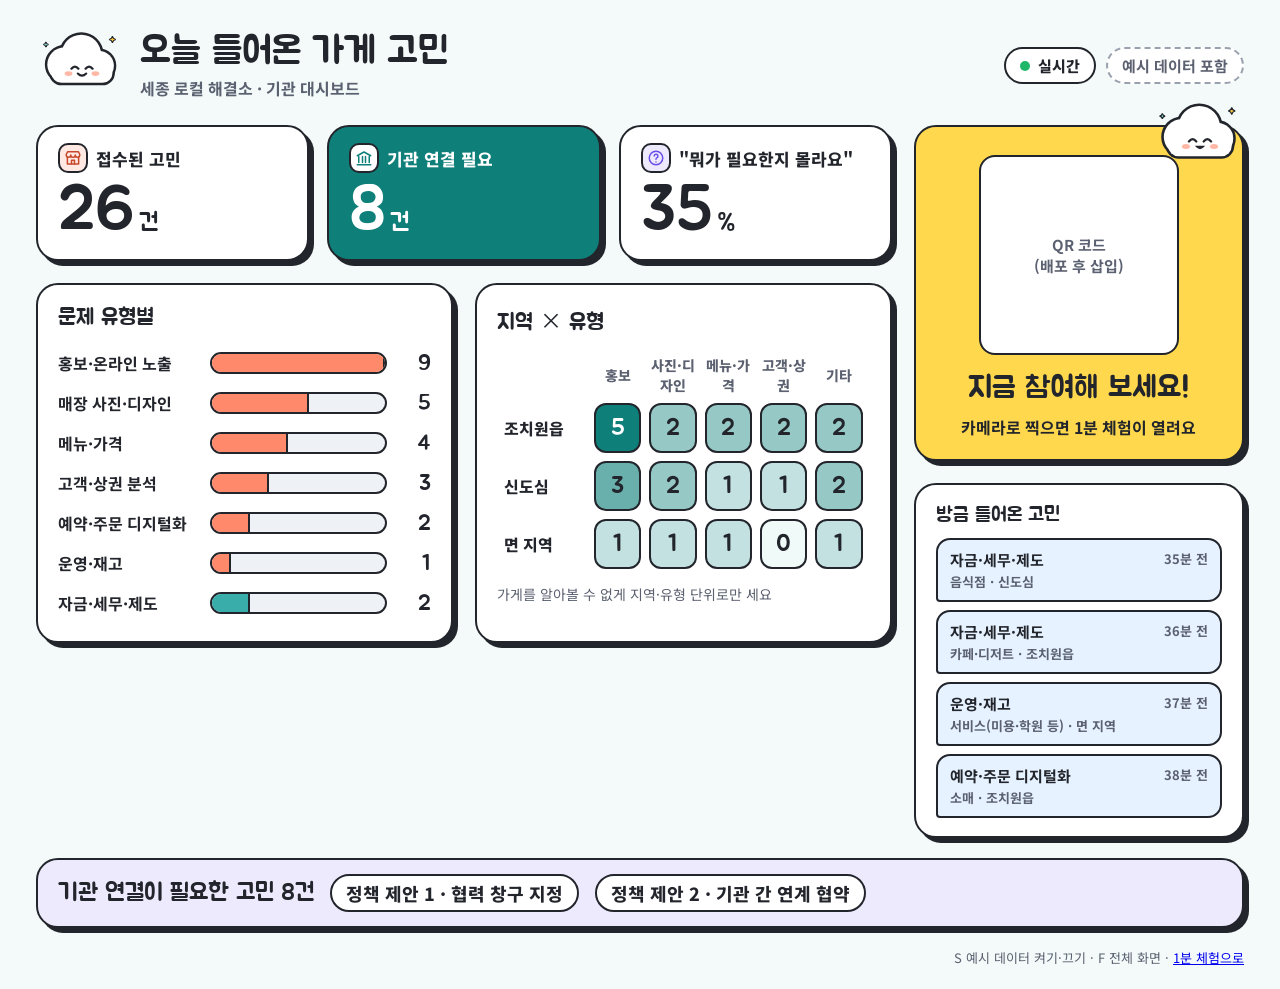
==== design/prototype-dashboard.html @ 094f9358 "시연 사이트 첫 배포 Co-Authored-By: Claude Opus 5.5 <noreply@anthropic.com>" ====
<!DOCTYPE html>
<html lang="ko">
<head>
<meta charset="utf-8">
<meta name="viewport" content="width=device-width, initial-scale=1">
<title>세종 로컬 해결소 · 발표 화면</title>
<link rel="preconnect" href="https://fonts.googleapis.com">
<link rel="preconnect" href="https://fonts.gstatic.com" crossorigin>
<link href="https://fonts.googleapis.com/css2?family=Jua&family=Noto+Sans+KR:wght@400;500;700;800&display=swap" rel="stylesheet">
<style>
  :root { --ink:#22252B; --mut:#5B6170; --line:#E3E6EC; --teal:#0F7F7A; --mint:#DDF4F2; --pur:#6A4DE8; --pur-l:#EEEAFE; --coral:#C9472A; --coral-m:#FF8A6B; --coral-l:#FFE9E2; --sky-l:#E6F2FF; --yel:#FFD84D; --disp:"Jua","Noto Sans KR","Noto Sans CJK KR",system-ui,sans-serif; }
  * { box-sizing:border-box; }
  body { margin:0; font-family:"Noto Sans KR","Noto Sans CJK KR",system-ui,sans-serif; color:var(--ink); background:#F3FAF9; -webkit-font-smoothing:antialiased; }
  .disp { font-family:var(--disp); font-weight:400; }
  .ic { display:block; flex-shrink:0; }
  .wrap { max-width:1440px; margin:0 auto; padding:26px 36px 22px; display:flex; flex-direction:column; gap:20px; }
  .head { display:flex; justify-content:space-between; align-items:center; gap:16px; flex-wrap:wrap; }
  .head .l { display:flex; align-items:center; gap:12px; }
  .head h1 { margin:0; font-size:38px; line-height:1.15; }
  .head p { margin:2px 0 0; font-size:16px; color:var(--mut); font-weight:700; }
  .live { display:flex; gap:10px; align-items:center; }
  .pill { display:flex; align-items:center; gap:8px; border:2px solid var(--ink); border-radius:999px; padding:6px 14px; font-weight:800; font-size:15px; background:#fff; }
  .pill i { width:10px; height:10px; border-radius:50%; background:#1FB86A; animation:pulse 1.4s infinite; }
  @keyframes pulse { 50% { opacity:.25; } }
  .pill.dash { border-style:dashed; border-color:#9AA1AE; color:var(--mut); font-weight:700; }
  .stk { background:#fff; border:2px solid var(--ink); border-radius:22px; box-shadow:5px 5px 0 var(--ink); }
  .main { display:flex; flex-wrap:wrap; gap:22px; }
  .left { flex:999 1 640px; min-width:0; display:flex; flex-direction:column; gap:22px; }
  .right { flex:1 1 330px; min-width:0; display:flex; flex-direction:column; gap:22px; }
  .kpis { display:grid; grid-template-columns:repeat(3,minmax(0,1fr)); gap:18px; }
  .kpi { padding:16px 20px; display:flex; flex-direction:column; gap:6px; }
  .kpi p { margin:0; font-size:17px; font-weight:800; display:flex; align-items:center; gap:8px; }
  .kpi p .ib { width:30px; height:30px; border-radius:10px; border:2px solid var(--ink); display:flex; align-items:center; justify-content:center; }
  .kpi b { font-family:var(--disp); font-weight:400; font-size:64px; line-height:1; }
  .kpi b small { font-size:24px; margin-left:4px; }
  .kpi.gov { background:var(--teal); color:#fff; } .kpi.gov p .ib { background:#fff; color:var(--teal); }
  .cols { display:flex; flex-wrap:wrap; gap:22px; }
  .panel { flex:1 1 360px; min-width:0; padding:18px 20px; }
  .panel h2 { margin:0 0 12px; font-size:22px; display:flex; align-items:center; gap:8px; }
  .br { display:grid; grid-template-columns:142px minmax(0,1fr) 34px; gap:10px; align-items:center; padding:6px 0; font-size:16px; font-weight:700; }
  .br .t { height:22px; border-radius:11px; background:#EEF1F5; border:2px solid var(--ink); overflow:hidden; }
  .br .t i { display:block; height:100%; background:var(--coral-m); transition:width .5s; border-right:2px solid var(--ink); }
  .br .t i.gov { background:#39ADAA; }
  .br .t i.z { border-right:0; }
  .br b { font-family:var(--disp); font-weight:400; font-size:22px; text-align:right; }
  .br.flash .t { box-shadow:0 0 0 4px var(--yel); }
  table { width:100%; border-collapse:separate; border-spacing:6px; table-layout:fixed; } th:first-child { width:84px; }
  th { font-size:14px; color:var(--mut); font-weight:800; text-align:center; }
  td:first-child { font-size:16px; font-weight:800; white-space:nowrap; }
  td div { height:50px; border-radius:12px; border:2px solid var(--ink); display:flex; align-items:center; justify-content:center; font-family:var(--disp); font-size:24px; }
  .note { font-size:14px; color:var(--mut); margin:8px 0 0; }
  .qr { position:relative; padding:20px; display:flex; flex-direction:column; align-items:center; text-align:center; gap:8px; background:var(--yel); }
  .qr .box { width:200px; height:200px; background:#fff; border:2px solid var(--ink); border-radius:16px; display:flex; align-items:center; justify-content:center; color:var(--mut); font-weight:700; font-size:15px; }
  .qr .gomi { position:absolute; right:-6px; top:-30px; }
  .qr h3 { margin:6px 0 0; font-size:30px; }
  .qr p { margin:0; font-size:16px; font-weight:700; }
  .feed { padding:18px 20px; }
  .feed h2 { margin:0 0 10px; font-size:20px; }
  .feed ul { list-style:none; margin:0; padding:0; display:flex; flex-direction:column; gap:8px; }
  .feed li { display:flex; justify-content:space-between; gap:10px; align-items:flex-start; border:2px solid var(--ink); border-radius:14px 14px 14px 4px; padding:9px 12px; background:var(--sky-l); font-size:15px; font-weight:700; }
  .feed li span { color:var(--mut); font-size:13px; white-space:nowrap; } .feed li em { display:block; font-style:normal; font-size:13px; color:var(--mut); font-weight:700; margin-top:2px; }
  .feed li.new { background:var(--yel); }
  .policy { display:flex; align-items:center; gap:16px; flex-wrap:wrap; padding:14px 20px; background:var(--pur-l); }
  .policy b { font-family:var(--disp); font-weight:400; font-size:24px; }
  .policy span { font-size:18px; font-weight:800; border:2px solid var(--ink); background:#fff; border-radius:999px; padding:4px 14px; }
  .keys { font-size:13px; color:var(--mut); text-align:right; }
  @media (prefers-reduced-motion: reduce) { *, *::before, *::after { animation:none !important; transition:none !important; } }
</style>
</head>
<body>
<div class="wrap">
  <div class="head">
    <div class="l"><span id="mascot"></span><div><h1 class="disp">오늘 들어온 가게 고민</h1><p>세종 로컬 해결소 · 기관 대시보드</p></div></div>
    <div class="live"><span class="pill"><i></i>실시간</span><span class="pill dash" id="seedTag">예시 데이터 포함</span></div>
  </div>
  <div class="main">
    <div class="left">
      <div class="kpis">
        <div class="kpi stk"><p><span class="ib" id="i1" style="background:#FFE9E2;color:#C9472A"></span>접수된 고민</p><b id="kTotal">0<small>건</small></b></div>
        <div class="kpi stk gov"><p><span class="ib" id="i2"></span>기관 연결 필요</p><b id="kAg">0<small>건</small></b></div>
        <div class="kpi stk"><p><span class="ib" id="i3" style="background:#EEEAFE;color:#6A4DE8"></span>"뭐가 필요한지 몰라요"</p><b id="kUn">0<small>%</small></b></div>
      </div>
      <div class="cols">
        <div class="panel stk"><h2 class="disp">문제 유형별</h2><div id="bars"></div></div>
        <div class="panel stk"><h2 class="disp">지역 × 유형</h2><table id="heat"></table><p class="note">가게를 알아볼 수 없게 지역·유형 단위로만 세요</p></div>
      </div>
    </div>
    <div class="right">
      <div class="qr stk"><span id="qrg"></span><div class="box" aria-label="참여용 QR 코드 자리">QR 코드<br>(배포 후 삽입)</div><h3 class="disp">지금 참여해 보세요!</h3><p>카메라로 찍으면 1분 체험이 열려요</p></div>
      <div class="feed stk"><h2 class="disp">방금 들어온 고민</h2><ul id="feed"></ul></div>
    </div>
  </div>
  <div class="policy stk"><b id="pN">기관 연결이 필요한 고민 0건</b><span>정책 제안 1 · 협력 창구 지정</span><span>정책 제안 2 · 기관 간 연계 협약</span></div>
  <div class="keys">S 예시 데이터 켜기·끄기 · F 전체 화면 · <a href="index.html">1분 체험으로</a></div>
</div>
<script>
/* R3 아이콘·캐릭터 (모두 직접 그린 SVG) */
(function () {
  var P = {
    cup: '<path d="M5 9h11v5a5 5 0 0 1-5 5h-1a5 5 0 0 1-5-5z"/><path d="M16 10h2a2.5 2.5 0 0 1 0 5h-2"/><path d="M8 3.5v2.5M12 3.5v2.5"/>',
    bowl: '<path d="M3 11h18a9 9 0 0 1-18 0z"/><path d="M8 20.5h8"/><path d="M9 7.5c0-2 2-2 2-4M14 7.5c0-2 2-2 2-4"/>',
    bag: '<path d="M5 8h14l-1.2 12.5H6.2z"/><path d="M9 10V6.5a3 3 0 0 1 6 0V10"/>',
    scissors: '<circle cx="6" cy="7" r="3"/><circle cx="6" cy="17" r="3"/><path d="M8.6 8.6L20 19M8.6 15.4L20 5"/>',
    dots: '<circle cx="5" cy="12" r="1.6" fill="currentColor"/><circle cx="12" cy="12" r="1.6" fill="currentColor"/><circle cx="19" cy="12" r="1.6" fill="currentColor"/>',
    train: '<rect x="5" y="3.5" width="14" height="14" rx="3"/><path d="M5 10.5h14M8.5 21l2-3.5M15.5 21l-2-3.5"/><circle cx="9" cy="14" r="1" fill="currentColor"/><circle cx="15" cy="14" r="1" fill="currentColor"/>',
    city: '<path d="M3 21h18M5 21V10l5-3v14M10 21V4h9v17"/><path d="M13 8h3M13 12h3M13 16h3"/>',
    tree: '<path d="M12 21v-5"/><path d="M12 16c-3.6 0-6-2.6-6-6a6 6 0 0 1 12 0c0 3.4-2.4 6-6 6z"/><path d="M4 21h16"/>',
    bulb: '<path d="M9 18h6M10 21h4"/><path d="M12 3a6 6 0 0 0-4 10.5c.7.7 1 1.5 1 2.5h6c0-1 .3-1.8 1-2.5A6 6 0 0 0 12 3z"/>',
    compass: '<circle cx="12" cy="12" r="9"/><path d="M15.5 8.5l-2 5-5 2 2-5z"/>',
    question: '<circle cx="12" cy="12" r="9"/><path d="M9.6 9.4a2.5 2.5 0 1 1 3.4 2.4c-.7.3-1 .8-1 1.6v.4"/><path d="M12 17.2v.1"/>',
    store: '<path d="M4.5 10.5V20h15v-9.5"/><path d="M3 7l2-3.5h14L21 7v1a3 3 0 0 1-6 0 3 3 0 0 1-6 0 3 3 0 0 1-6 0z"/><path d="M10 20v-5h4v5"/>',
    people: '<circle cx="9" cy="8" r="3"/><path d="M3 20c0-3.3 2.7-6 6-6s6 2.7 6 6"/><circle cx="17" cy="9" r="2.5"/><path d="M16 14.2c2.8 0 5 2.2 5 5"/>',
    clock: '<circle cx="12" cy="12" r="9"/><path d="M12 7v5l3.5 2"/>',
    won: '<circle cx="12" cy="12" r="9"/><path d="M7.5 9l2 6 2.5-5 2.5 5 2-6M7 12h10"/>',
    hall: '<path d="M3 9l9-5 9 5"/><path d="M5 10v8M10 10v8M14 10v8M19 10v8M3 21h18"/>',
    check: '<path d="M5 12.5l4.5 4.5L19 7.5"/>',
    right: '<path d="M5 12h14M13 6l6 6-6 6"/>',
    left: '<path d="M19 12H5M11 6l-6 6 6 6"/>',
    up: '<path d="M12 20V5M6 11l6-6 6 6"/>',
    edit: '<path d="M4 20h4L19 9l-4-4L4 16z"/>',
    spark: '<path d="M12 2.5c.9 4.6 2.6 6.4 7.5 7.5-4.9 1.1-6.6 2.9-7.5 7.5-.9-4.6-2.6-6.4-7.5-7.5 4.9-1.1 6.6-2.9 7.5-7.5z" fill="currentColor" stroke="none"/>'
  };
  function icon(name, size, cls) {
    return '<svg class="ic ' + (cls || '') + '" width="' + (size || 24) + '" height="' + (size || 24) + '" viewBox="0 0 24 24" fill="none" stroke="currentColor" stroke-width="2" stroke-linecap="round" stroke-linejoin="round" aria-hidden="true">' + P[name] + '</svg>';
  }
  /* 구름 캐릭터 '고미' : mood = happy | worry | think | wow */
  function gomi(mood, size) {
    var s = size || 120, ink = '#22252B';
    var shapes = function (attrs) {
      return '<circle cx="40" cy="54" r="24" ' + attrs + '/><circle cx="64" cy="40" r="28" ' + attrs + '/><circle cx="89" cy="56" r="21" ' + attrs + '/><rect x="22" y="52" width="86" height="28" rx="14" ' + attrs + '/>';
    };
    var eyes = mood === 'happy' || mood === 'wow'
      ? '<path d="M50 60q5-6 10 0M70 60q5-6 10 0" fill="none" stroke="' + ink + '" stroke-width="3.2" stroke-linecap="round"/>'
      : '<circle cx="55" cy="59" r="4" fill="' + ink + '"/><circle cx="75" cy="59" r="4" fill="' + ink + '"/>';
    var mouth = {
      happy: '<path d="M59 67q6 6 12 0" fill="none" stroke="' + ink + '" stroke-width="3" stroke-linecap="round"/>',
      wow: '<path d="M58 66q7 9 14 0z" fill="' + ink + '"/>',
      worry: '<path d="M60 70q5-4 10 0" fill="none" stroke="' + ink + '" stroke-width="3" stroke-linecap="round"/>',
      think: '<path d="M60 69h10" stroke="' + ink + '" stroke-width="3" stroke-linecap="round"/>'
    }[mood || 'happy'];
    var extra = '';
    if (mood === 'worry') extra = '<path d="M101 26c4 6 5 9 2 11.5-2.6 2-6-.5-5.3-3.6.5-2.4 2-4.6 3.3-7.9z" fill="#8CC8FF" stroke="' + ink + '" stroke-width="2"/><path d="M50 51l8 2M80 51l-8 2" stroke="' + ink + '" stroke-width="2.6" stroke-linecap="round"/>';
    if (mood === 'think') extra = '<circle cx="104" cy="28" r="4" fill="' + ink + '"/><circle cx="114" cy="18" r="3" fill="' + ink + '"/><circle cx="96" cy="36" r="2.6" fill="' + ink + '"/>';
    if (mood === 'happy' || mood === 'wow') extra = '<path d="M108 14c.6 3 1.7 4.2 4.8 4.8-3.1.6-4.2 1.8-4.8 4.8-.6-3-1.7-4.2-4.8-4.8 3.1-.6 4.2-1.8 4.8-4.8z" fill="#FFC93C" stroke="' + ink + '" stroke-width="1.5"/><path d="M14 22c.5 2.4 1.4 3.3 3.8 3.8-2.4.5-3.3 1.4-3.8 3.8-.5-2.4-1.4-3.3-3.8-3.8 2.4-.5 3.3-1.4 3.8-3.8z" fill="#7FD8D0" stroke="' + ink + '" stroke-width="1.5"/>';
    return '<svg class="gomi" width="' + s + '" height="' + Math.round(s * 0.8) + '" viewBox="0 0 130 104" aria-hidden="true">' +
      '<g>' + shapes('fill="' + ink + '" stroke="' + ink + '" stroke-width="7"') + '</g>' +
      '<g>' + shapes('fill="#FFFFFF"') + '</g>' +
      '<ellipse cx="46" cy="67" rx="5.5" ry="3.4" fill="#FFB8A6"/><ellipse cx="84" cy="67" rx="5.5" ry="3.4" fill="#FFB8A6"/>' + eyes + mouth + extra + '</svg>';
  }
  window.ART = { icon: icon, gomi: gomi };
})();

</script>
<script>
var A = window.ART;
document.getElementById('mascot').innerHTML = A.gomi('happy', 92);
document.getElementById('qrg').innerHTML = A.gomi('wow', 96);
document.getElementById('i1').innerHTML = A.icon('store', 18); document.getElementById('i2').innerHTML = A.icon('hall', 18); document.getElementById('i3').innerHTML = A.icon('question', 18);
var LABEL = { promo: '홍보·온라인 노출', visual: '매장 사진·디자인', price: '메뉴·가격', customer: '고객·상권 분석', digital: '예약·주문 디지털화', ops: '운영·재고', money: '자금·세무·제도' };
var ORDER = ['promo', 'visual', 'price', 'customer', 'digital', 'ops', 'money'];
var HEAT_COLS = [['promo', '홍보'], ['visual', '사진·디자인'], ['price', '메뉴·가격'], ['customer', '고객·상권'], ['etc', '기타']];
var AREAS = ['조치원읍', '신도심', '면 지역'], IND = ['카페·디저트', '음식점', '소매', '서비스(미용·학원 등)'];
var SEED = (function () { var plan = [['promo', 9], ['visual', 5], ['price', 4], ['customer', 3], ['digital', 2], ['ops', 1], ['money', 2]], out = [], n = 0;
  plan.forEach(function (p) { for (var i = 0; i < p[1]; i++) { out.push({ ts: Date.now() - (60 - n) * 60000, industry: IND[n % 4], area: AREAS[(n * 7) % 3 === 2 && n % 2 ? 2 : n % 2], state: n % 3 === 0 ? 'unknown' : 'direction', type: p[0], needsAgency: p[0] === 'money' || n % 4 === 0 }); n++; } }); return out; })();
var useSeed = true, lastCount = -1;
function live() { try { return JSON.parse(localStorage.getItem('sls_submissions') || '[]'); } catch (e) { return []; } }
function tint(v, max) { var t = max ? v / max : 0, a = [240, 250, 249], b = [15, 127, 122]; return 'rgb(' + a.map(function (x, i) { return Math.round(x + (b[i] - x) * t); }).join(',') + ')'; }
function lum(c) { var m = c.match(/\d+/g).map(Number).map(function (v) { v /= 255; return v <= 0.03928 ? v / 12.92 : Math.pow((v + 0.055) / 1.055, 2.4); }); return 0.2126 * m[0] + 0.7152 * m[1] + 0.0722 * m[2]; }
function draw() {
  var L = live(), data = (useSeed ? SEED : []).concat(L);
  document.getElementById('seedTag').textContent = useSeed ? '예시 데이터 포함' : '실제 접수만';
  var total = data.length, ag = data.filter(function (d) { return d.needsAgency; }).length, un = total ? Math.round(data.filter(function (d) { return d.state === 'unknown'; }).length / total * 100) : 0;
  document.getElementById('kTotal').innerHTML = total + '<small>건</small>'; document.getElementById('kAg').innerHTML = ag + '<small>건</small>'; document.getElementById('kUn').innerHTML = un + '<small>%</small>';
  document.getElementById('pN').textContent = '기관 연결이 필요한 고민 ' + ag + '건';
  var cnt = {}; ORDER.forEach(function (k) { cnt[k] = 0; }); data.forEach(function (d) { cnt[d.type]++; });
  var max = Math.max.apply(null, ORDER.map(function (k) { return cnt[k]; }).concat([1]));
  var newest = L.length ? L[L.length - 1].type : null, isNew = L.length !== lastCount && lastCount !== -1;
  document.getElementById('bars').innerHTML = ORDER.map(function (k) { var w = Math.round(cnt[k] / max * 100); return '<div class="br' + (isNew && k === newest ? ' flash' : '') + '"><span>' + LABEL[k] + '</span><div class="t"><i class="' + (k === 'money' ? 'gov' : '') + (w ? '' : ' z') + '" style="width:' + w + '%"></i></div><b>' + cnt[k] + '</b></div>'; }).join('');
  var cell = {}, hmax = 1; AREAS.forEach(function (a) { cell[a] = {}; HEAT_COLS.forEach(function (c) { cell[a][c[0]] = 0; }); });
  data.forEach(function (d) { var c = ['promo', 'visual', 'price', 'customer'].indexOf(d.type) >= 0 ? d.type : 'etc'; if (cell[d.area]) { cell[d.area][c]++; hmax = Math.max(hmax, cell[d.area][c]); } });
  document.getElementById('heat').innerHTML = '<tr><th></th>' + HEAT_COLS.map(function (c) { return '<th>' + c[1] + '</th>'; }).join('') + '</tr>' + AREAS.map(function (a) { return '<tr><td>' + a + '</td>' + HEAT_COLS.map(function (c) { var v = cell[a][c[0]]; var bg = tint(v, hmax); return '<td><div style="background:' + bg + ';color:' + (lum(bg) < 0.3 ? '#fff' : '#22252B') + '">' + v + '</div></td>'; }).join('') + '</tr>'; }).join('');
  var recent = data.slice().sort(function (x, y) { return y.ts - x.ts; }).slice(0, 4);
  document.getElementById('feed').innerHTML = recent.map(function (d, i) { var m = Math.max(0, Math.round((Date.now() - d.ts) / 60000)); return '<li class="' + (i === 0 && isNew ? 'new' : '') + '"><div>' + LABEL[d.type] + '<em>' + d.industry + ' · ' + d.area + '</em></div><span>' + (m < 1 ? '방금' : m + '분 전') + '</span></li>'; }).join('');
  lastCount = L.length;
}
document.addEventListener('keydown', function (e) { if (e.key === 's' || e.key === 'S') { useSeed = !useSeed; draw(); } if (e.key === 'f' || e.key === 'F') { try { if (!document.fullscreenElement) document.documentElement.requestFullscreen(); else document.exitFullscreen(); } catch (x) {} } });
window.addEventListener('storage', draw); draw(); setInterval(draw, 3000);
</script>
</body>
</html>
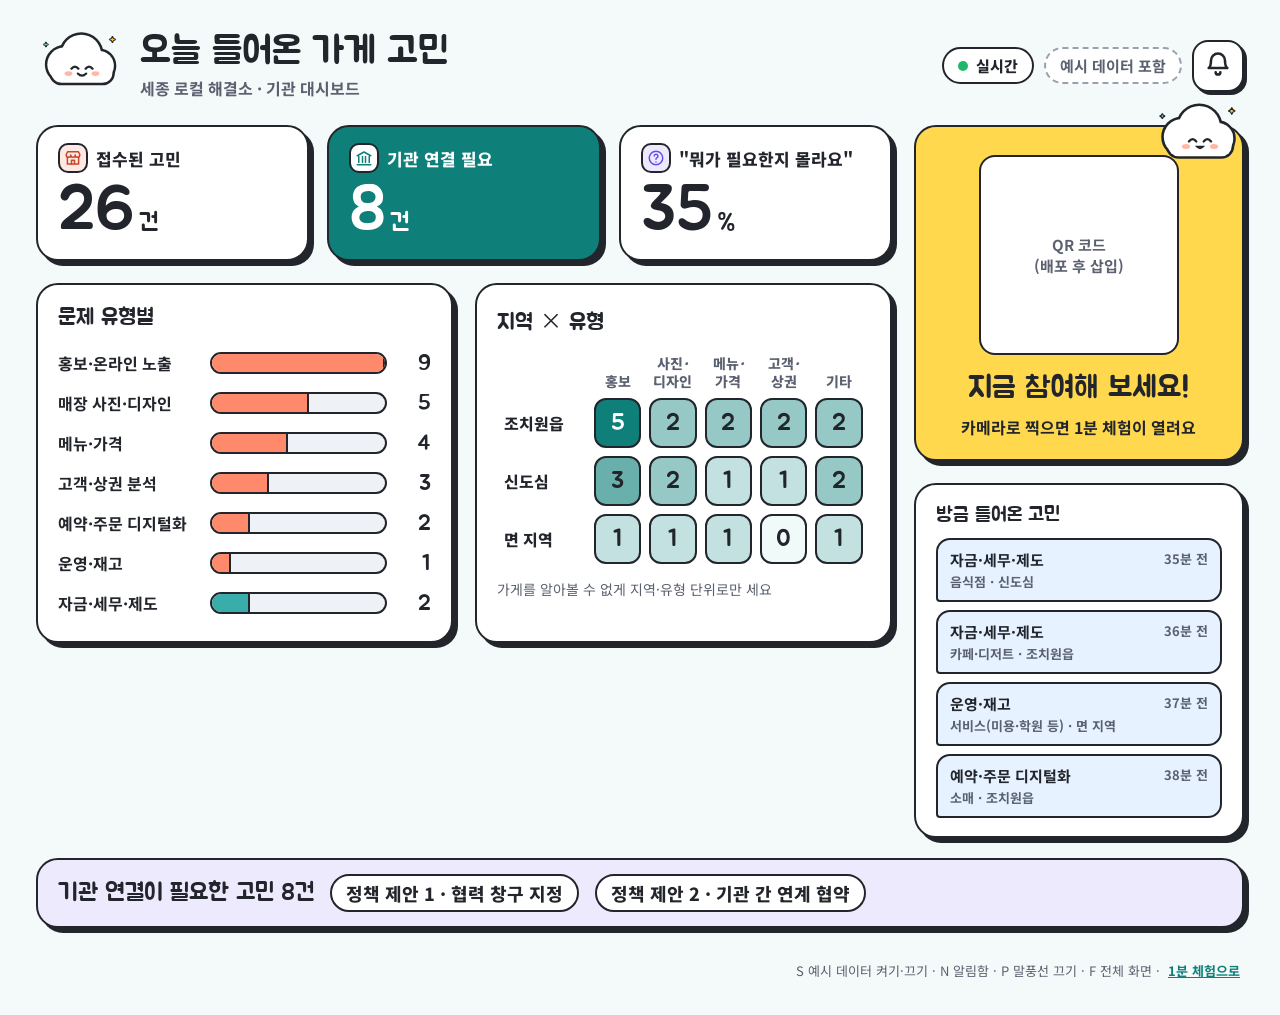
==== commit cc280f4e: "11/14 변경 반영: 가게 이름(선택), 새 고민 알림, 휴대폰 표 Co-Authored-By: Claude Opus 5.5 <noreply@anthropic.com>" ====
--- a/design/prototype-dashboard.html
+++ b/design/prototype-dashboard.html
@@ -45,7 +45,18 @@
   .br b { font-family:var(--disp); font-weight:400; font-size:22px; text-align:right; }
   .br.flash .t { box-shadow:0 0 0 4px var(--yel); }
   table { width:100%; border-collapse:separate; border-spacing:6px; table-layout:fixed; } th:first-child { width:84px; }
-  th { font-size:14px; color:var(--mut); font-weight:800; text-align:center; }
+  th { font-size:14px; color:var(--mut); font-weight:800; text-align:center; vertical-align:bottom; line-height:1.25; word-break:keep-all; }
+  th span { white-space:nowrap; }
+  .note { word-break:keep-all; }
+  @media (max-width:640px) {
+    .wrap { padding:18px 14px 18px; }
+    .panel { padding:16px 14px; }
+    table { border-spacing:4px; } th:first-child { width:62px; }
+    th { font-size:13px; letter-spacing:-0.02em; } th span { display:block; } th i { display:none; }
+    td:first-child { font-size:14px; }
+    td div { height:44px; font-size:22px; border-radius:10px; }
+    .kpis { gap:10px; } .kpi { padding:12px; } .kpi p { font-size:14px; } .kpi b { font-size:44px; } .kpi b small { font-size:18px; }
+  }
   td:first-child { font-size:16px; font-weight:800; white-space:nowrap; }
   td div { height:50px; border-radius:12px; border:2px solid var(--ink); display:flex; align-items:center; justify-content:center; font-family:var(--disp); font-size:24px; }
   .note { font-size:14px; color:var(--mut); margin:8px 0 0; }
@@ -64,19 +75,74 @@
   .policy b { font-family:var(--disp); font-weight:400; font-size:24px; }
   .policy span { font-size:18px; font-weight:800; border:2px solid var(--ink); background:#fff; border-radius:999px; padding:4px 14px; }
   .keys { font-size:13px; color:var(--mut); text-align:right; }
+
+  /* ── 새 고민 알림: C 고미 말풍선 + 바뀐 칸 반짝, A 종 알림함 ── */
+  .head .l { position:relative; }
+  .live { position:relative; }
+  .bub { position:absolute; left:calc(100% + 18px); word-break:keep-all; top:50%; z-index:30; width:max-content; max-width:520px; background:#fff; border:2px solid var(--ink); border-radius:20px 20px 20px 6px; box-shadow:4px 4px 0 var(--yel), 4px 4px 0 2px var(--ink); padding:10px 18px; font-size:19px; font-weight:800; line-height:1.4; opacity:0; transform:translateY(-50%) scale(.85); transform-origin:left center; transition:opacity .25s, transform .25s; pointer-events:none; }
+  .bub.on { opacity:1; transform:translateY(-50%) scale(1); }
+  .bub b { color:var(--teal); }
+  .bub .wait[hidden] { display:none; }
+  .keys a { display:inline-block; padding:13px 4px; color:var(--teal); font-weight:700; }
+  .bub small { display:block; font-size:14px; color:var(--mut); font-weight:700; margin-top:2px; }
+  .bub .wait { display:inline-block; margin-left:8px; vertical-align:2px; background:var(--yel); border:2px solid var(--ink); border-radius:999px; padding:0 8px; font-size:13px; color:var(--ink); }
+  td div { position:relative; }
+  td div.hot { box-shadow:0 0 0 4px var(--yel), 0 0 0 6px var(--ink); z-index:2; }
+  .plus { position:absolute; top:-15px; right:-13px; z-index:3; background:var(--yel); color:var(--ink); border:2px solid var(--ink); border-radius:999px; padding:0 8px; font:400 18px/24px var(--disp); white-space:nowrap; }
+  .pop { animation:pop .55s cubic-bezier(.2,1.6,.4,1) both; }
+  @keyframes pop { 0% { transform:translateY(10px) scale(.3); opacity:0; } 100% { transform:none; opacity:1; } }
+  .br.hot .t { box-shadow:0 0 0 4px var(--yel); }
+  .kpi { position:relative; }
+  #kPlus { top:10px; right:12px; left:auto; font-size:22px; line-height:28px; }
+  .bell { appearance:none; position:relative; width:52px; height:52px; border:2px solid var(--ink); border-radius:16px; background:#fff; display:flex; align-items:center; justify-content:center; box-shadow:3px 3px 0 var(--ink); cursor:pointer; color:var(--ink); }
+  .bell[aria-expanded="true"] { background:var(--yel); }
+  .bell.ring svg { animation:ring .8s ease; transform-origin:50% 10%; }
+  @keyframes ring { 20% { transform:rotate(16deg); } 40% { transform:rotate(-14deg); } 60% { transform:rotate(9deg); } 80% { transform:rotate(-5deg); } }
+  .nb { position:absolute; top:-11px; right:-11px; min-width:28px; height:28px; padding:0 7px; border-radius:999px; background:var(--coral); color:#fff; border:2px solid var(--ink); font:400 17px/24px var(--disp); text-align:center; }
+  .npanel { position:absolute; top:calc(100% + 16px); right:0; z-index:50; width:420px; background:#fff; border:2px solid var(--ink); border-radius:22px; box-shadow:6px 6px 0 var(--ink); }
+  .npanel:before { content:""; position:absolute; top:-11px; right:17px; width:18px; height:18px; background:#fff; border-left:2px solid var(--ink); border-top:2px solid var(--ink); transform:rotate(45deg); }
+  .nph { display:flex; justify-content:space-between; align-items:center; gap:8px; padding:16px 16px 10px 18px; }
+  .nph h2 { margin:0; font-size:24px; }
+  .nph div { display:flex; gap:6px; }
+  .nbtn { appearance:none; min-height:44px; border:2px solid var(--ink); background:#fff; border-radius:999px; padding:0 14px; font:inherit; font-weight:800; font-size:14px; color:var(--ink); cursor:pointer; }
+  .nbtn.x { width:44px; padding:0; display:flex; align-items:center; justify-content:center; }
+  .ntabs { display:flex; gap:6px; padding:0 18px 12px; }
+  .ntabs button { appearance:none; min-height:44px; border:2px solid var(--ink); border-radius:999px; padding:0 12px; font:inherit; font-size:14px; font-weight:800; background:#fff; color:var(--ink); cursor:pointer; }
+  .ntabs button[aria-pressed="true"] { background:var(--ink); color:#fff; }
+  .nlist { list-style:none; margin:0; padding:0; border-top:2px solid var(--line); max-height:min(460px, calc(100vh - 260px)); overflow-y:auto; }
+  .nlist li + li { border-top:2px solid #EEF1F5; }
+  .nit { appearance:none; width:100%; display:flex; gap:12px; align-items:flex-start; text-align:left; padding:12px 18px; border:0; background:#fff; font:inherit; color:var(--ink); cursor:pointer; }
+  .nit.unread { background:#FFF8D6; }
+  .nit:hover { background:var(--sky-l); }
+  .nico { width:44px; height:44px; flex:none; border:2px solid var(--ink); border-radius:14px; display:flex; align-items:center; justify-content:center; }
+  .nit p { margin:0; font-size:16px; font-weight:800; line-height:1.35; word-break:keep-all; }
+  .nit em { display:block; font-style:normal; font-size:13px; font-weight:700; color:var(--mut); margin-top:3px; }
+  .nit .tm { margin-left:auto; font-size:13px; color:var(--mut); font-weight:700; white-space:nowrap; }
+  .ndot { width:10px; height:10px; border-radius:50%; background:var(--coral); margin-top:6px; flex:none; }
+  .nempty { padding:22px 18px; display:flex; gap:12px; align-items:center; font-size:15px; font-weight:700; color:var(--mut); }
+  .nfoot { padding:12px 18px; font-size:14px; font-weight:700; color:var(--mut); background:#F7F8FA; border-top:2px solid var(--line); border-radius:0 0 20px 20px; }
+  @media (max-width:640px) {
+    .bub { position:fixed; left:10px; right:10px; top:10px; width:auto; max-width:none; font-size:16px; transform:translateY(-12px); transform-origin:top center; }
+    .bub.on { transform:none; }
+    .npanel { position:fixed; left:10px; right:10px; bottom:10px; top:auto; width:auto; }
+    .npanel:before { display:none; }
+    .nlist { max-height:52vh; }
+    .plus { font-size:15px; line-height:20px; padding:0 6px; top:-12px; right:-10px; }
+    #kPlus { top:-14px; right:-8px; font-size:17px; line-height:22px; }
+  }
   @media (prefers-reduced-motion: reduce) { *, *::before, *::after { animation:none !important; transition:none !important; } }
 </style>
 </head>
 <body>
 <div class="wrap">
   <div class="head">
-    <div class="l"><span id="mascot"></span><div><h1 class="disp">오늘 들어온 가게 고민</h1><p>세종 로컬 해결소 · 기관 대시보드</p></div></div>
-    <div class="live"><span class="pill"><i></i>실시간</span><span class="pill dash" id="seedTag">예시 데이터 포함</span></div>
+    <div class="l"><span id="mascot"></span><div><h1 class="disp">오늘 들어온 가게 고민</h1><p>세종 로컬 해결소 · 기관 대시보드</p></div><div class="bub" id="bub" role="status" aria-live="polite"></div></div>
+    <div class="live"><span class="pill"><i></i>실시간</span><span class="pill dash" id="seedTag">예시 데이터 포함</span><button class="bell" id="bell" type="button" aria-haspopup="dialog" aria-expanded="false" aria-controls="npanel" aria-label="새 고민 알림"><span id="bellIc"></span><span class="nb" id="nb" hidden>0</span></button><div class="npanel" id="npanel" role="dialog" aria-label="새 고민 알림함" hidden><div class="nph"><h2 class="disp">새 고민 알림</h2><div><button class="nbtn" id="nAll" type="button">모두 읽음</button><button class="nbtn x" id="nClose" type="button" aria-label="알림함 닫기"></button></div></div><div class="ntabs" id="ntabs"></div><ul class="nlist" id="nlist"></ul><div class="nfoot">누르면 그 고민이 표·막대에서 반짝여요</div></div></div>
   </div>
   <div class="main">
     <div class="left">
       <div class="kpis">
-        <div class="kpi stk"><p><span class="ib" id="i1" style="background:#FFE9E2;color:#C9472A"></span>접수된 고민</p><b id="kTotal">0<small>건</small></b></div>
+        <div class="kpi stk"><span class="plus" id="kPlus" hidden></span><p><span class="ib" id="i1" style="background:#FFE9E2;color:#C9472A"></span>접수된 고민</p><b id="kTotal">0<small>건</small></b></div>
         <div class="kpi stk gov"><p><span class="ib" id="i2"></span>기관 연결 필요</p><b id="kAg">0<small>건</small></b></div>
         <div class="kpi stk"><p><span class="ib" id="i3" style="background:#EEEAFE;color:#6A4DE8"></span>"뭐가 필요한지 몰라요"</p><b id="kUn">0<small>%</small></b></div>
       </div>
@@ -91,7 +157,7 @@
     </div>
   </div>
   <div class="policy stk"><b id="pN">기관 연결이 필요한 고민 0건</b><span>정책 제안 1 · 협력 창구 지정</span><span>정책 제안 2 · 기관 간 연계 협약</span></div>
-  <div class="keys">S 예시 데이터 켜기·끄기 · F 전체 화면 · <a href="index.html">1분 체험으로</a></div>
+  <div class="keys">S 예시 데이터 켜기·끄기 · N 알림함 · <span id="pKey">P 말풍선 끄기</span> · F 전체 화면 · <a href="index.html">1분 체험으로</a></div>
 </div>
 <script>
 /* R3 아이콘·캐릭터 (모두 직접 그린 SVG) */
@@ -175,15 +241,114 @@
   var cnt = {}; ORDER.forEach(function (k) { cnt[k] = 0; }); data.forEach(function (d) { cnt[d.type]++; });
   var max = Math.max.apply(null, ORDER.map(function (k) { return cnt[k]; }).concat([1]));
   var newest = L.length ? L[L.length - 1].type : null, isNew = L.length !== lastCount && lastCount !== -1;
-  document.getElementById('bars').innerHTML = ORDER.map(function (k) { var w = Math.round(cnt[k] / max * 100); return '<div class="br' + (isNew && k === newest ? ' flash' : '') + '"><span>' + LABEL[k] + '</span><div class="t"><i class="' + (k === 'money' ? 'gov' : '') + (w ? '' : ' z') + '" style="width:' + w + '%"></i></div><b>' + cnt[k] + '</b></div>'; }).join('');
+  document.getElementById('bars').innerHTML = ORDER.map(function (k) { var w = Math.round(cnt[k] / max * 100); return '<div class="br' + (isNew && k === newest ? ' flash' : '') + '" data-k="' + k + '"><span>' + LABEL[k] + '</span><div class="t"><i class="' + (k === 'money' ? 'gov' : '') + (w ? '' : ' z') + '" style="width:' + w + '%"></i></div><b>' + cnt[k] + '</b></div>'; }).join('');
   var cell = {}, hmax = 1; AREAS.forEach(function (a) { cell[a] = {}; HEAT_COLS.forEach(function (c) { cell[a][c[0]] = 0; }); });
   data.forEach(function (d) { var c = ['promo', 'visual', 'price', 'customer'].indexOf(d.type) >= 0 ? d.type : 'etc'; if (cell[d.area]) { cell[d.area][c]++; hmax = Math.max(hmax, cell[d.area][c]); } });
-  document.getElementById('heat').innerHTML = '<tr><th></th>' + HEAT_COLS.map(function (c) { return '<th>' + c[1] + '</th>'; }).join('') + '</tr>' + AREAS.map(function (a) { return '<tr><td>' + a + '</td>' + HEAT_COLS.map(function (c) { var v = cell[a][c[0]]; var bg = tint(v, hmax); return '<td><div style="background:' + bg + ';color:' + (lum(bg) < 0.3 ? '#fff' : '#22252B') + '">' + v + '</div></td>'; }).join('') + '</tr>'; }).join('');
+  document.getElementById('heat').innerHTML = '<tr><th></th>' + HEAT_COLS.map(function (c) { return '<th>' + c[1].split('·').map(function (t) { return '<span>' + t + '</span>'; }).join('<i>·</i>') + '</th>'; }).join('') + '</tr>' + AREAS.map(function (a) { return '<tr><td>' + a + '</td>' + HEAT_COLS.map(function (c) { var v = cell[a][c[0]]; var bg = tint(v, hmax); return '<td><div data-c="' + a + '|' + c[0] + '" style="background:' + bg + ';color:' + (lum(bg) < 0.3 ? '#fff' : '#22252B') + '">' + v + '</div></td>'; }).join('') + '</tr>'; }).join('');
   var recent = data.slice().sort(function (x, y) { return y.ts - x.ts; }).slice(0, 4);
   document.getElementById('feed').innerHTML = recent.map(function (d, i) { var m = Math.max(0, Math.round((Date.now() - d.ts) / 60000)); return '<li class="' + (i === 0 && isNew ? 'new' : '') + '"><div>' + LABEL[d.type] + '<em>' + d.industry + ' · ' + d.area + '</em></div><span>' + (m < 1 ? '방금' : m + '분 전') + '</span></li>'; }).join('');
+  if (lastCount !== -1 && L.length > lastCount) onArrive(L.slice(lastCount));
   lastCount = L.length;
+  paintHot(); paintBell();
 }
 document.addEventListener('keydown', function (e) { if (e.key === 's' || e.key === 'S') { useSeed = !useSeed; draw(); } if (e.key === 'f' || e.key === 'F') { try { if (!document.fullscreenElement) document.documentElement.requestFullscreen(); else document.exitFullscreen(); } catch (x) {} } });
+
+/* ── 새 고민 알림 ── C: 고미 말풍선 + 바뀐 칸 반짝 / A: 종 알림함. 오른쪽 아래 목록은 그대로 둔다 */
+var SHORT = { promo: '홍보', visual: '사진·디자인', price: '메뉴·가격', customer: '고객·상권', digital: '예약·주문', ops: '운영·재고', money: '자금·세무' };
+var IND_SHORT = { '카페·디저트': '카페', '음식점': '음식점', '소매': '소매점', '서비스(미용·학원 등)': '서비스업', '기타': '가게' };
+var IND_IC = { '카페·디저트': ['cup', '#FFE9E2', '#C9472A'], '음식점': ['bowl', '#E6F2FF', '#1F5FA8'], '소매': ['bag', '#EEEAFE', '#6A4DE8'], '서비스(미용·학원 등)': ['scissors', '#DDF4F2', '#0F7F7A'] };
+var STATE_LB = { know: '해결책을 알아요', direction: '방향만 있어요', unknown: '모르겠어요' };
+var SHOW_MS = 4000, Q = [], showing = false, bubOn = true, HOT = null;
+var readTs = Date.now(), seenTs = Date.now(), tab = 'all';
+function colOf(d) { return ['promo', 'visual', 'price', 'customer'].indexOf(d.type) >= 0 ? d.type : 'etc'; }
+function where(d) { return d.area + ' ' + (IND_SHORT[d.industry] || '가게'); }
+function ago(ts) { var m = Math.max(0, Math.round((Date.now() - ts) / 60000)); return m < 1 ? '방금' : m + '분 전'; }
+/* 바뀐 칸 반짝: 표·막대·접수 수에 +n */
+function setHot(items, ms) {
+  var h = { cells: {}, bars: {}, kpi: items.length, until: Date.now() + ms, fresh: true };
+  items.forEach(function (d) { var k = d.area + '|' + colOf(d); h.cells[k] = (h.cells[k] || 0) + 1; h.bars[d.type] = true; });
+  HOT = h; paintHot(); setTimeout(paintHot, ms + 60);
+}
+function paintHot() {
+  var h = HOT && HOT.until > Date.now() ? HOT : null;
+  document.querySelectorAll('#heat td div[data-c]').forEach(function (el) {
+    var n = h && h.cells[el.dataset.c], old = el.querySelector('.plus'); if (old) old.remove();
+    el.classList.toggle('hot', !!n);
+    if (n) el.insertAdjacentHTML('beforeend', '<span class="plus' + (h.fresh ? ' pop' : '') + '">+' + n + '</span>');
+  });
+  document.querySelectorAll('#bars .br[data-k]').forEach(function (el) { el.classList.toggle('hot', !!(h && h.bars[el.dataset.k])); });
+  var kp = document.getElementById('kPlus'); kp.hidden = !(h && h.kpi);
+  if (h && h.kpi) { kp.textContent = '+' + h.kpi; if (h.fresh) { kp.classList.remove('pop'); void kp.offsetWidth; kp.classList.add('pop'); } }
+  if (h) h.fresh = false;
+}
+/* C: 줄 세우기 — 한 번에 하나, 4초씩, 3건 이상 쌓이면 한 장으로 묶기 */
+function onArrive(items) { items.forEach(function (d) { Q.push(d); }); ringBell(); pump(); waitTag(); }
+function pump() {
+  if (showing || !Q.length) return;
+  var batch = Q.length >= 3 ? Q.splice(0, Q.length) : [Q.shift()];
+  showing = true; setHot(batch, SHOW_MS);
+  if (bubOn) bubble(batch);
+  setTimeout(function () { hideBubble(); setTimeout(function () { showing = false; pump(); }, 350); }, SHOW_MS);
+}
+function bubble(batch) {
+  var b = document.getElementById('bub'), d = batch[0];
+  if (batch.length === 1) b.innerHTML = '방금 <b>' + where(d) + '</b>에서 <b>' + SHORT[d.type] + '</b> 고민이 왔어요!<span class="wait" id="wait" hidden></span><small>오른쪽 아래 목록에도 쌓여요</small>';
+  else {
+    var c = {}; batch.forEach(function (x) { c[x.type] = (c[x.type] || 0) + 1; });
+    var sum = Object.keys(c).sort(function (x, y) { return c[y] - c[x]; }).map(function (k) { return SHORT[k] + ' ' + c[k]; }).join(' · ');
+    b.innerHTML = '와, <b>방금 ' + batch.length + '건</b>이 한꺼번에 왔어요!<span class="wait" id="wait" hidden></span><small>' + sum + '</small>';
+  }
+  b.style.maxWidth = '';
+  if (window.innerWidth > 640) { var room = document.querySelector('.live').getBoundingClientRect().left - document.querySelector('.head .l').getBoundingClientRect().right - 18 - 14; if (room < 520) b.style.maxWidth = Math.max(260, room) + 'px'; }
+  waitTag(); b.classList.add('on');
+  document.getElementById('mascot').innerHTML = A.gomi('wow', 92);
+}
+function hideBubble() { document.getElementById('bub').classList.remove('on'); document.getElementById('mascot').innerHTML = A.gomi('happy', 92); }
+function waitTag() { var w = document.getElementById('wait'); if (!w) return; w.hidden = !Q.length; w.textContent = '+' + Q.length + ' 대기'; }
+/* A: 종 알림함 */
+function feedItems() { return (useSeed ? SEED : []).concat(live()).slice().sort(function (x, y) { return y.ts - x.ts; }); }
+function paintBell() {
+  var n = live().filter(function (d) { return d.ts > seenTs; }).length, nb = document.getElementById('nb'), bell = document.getElementById('bell');
+  nb.hidden = !n; nb.textContent = n > 9 ? '9+' : n;
+  bell.setAttribute('aria-label', '새 고민 알림' + (n ? ', 안 읽음 ' + n + '건' : ''));
+  if (!document.getElementById('npanel').hidden) paintPanel();
+}
+var panelSig = '';
+function ringBell() { var b = document.getElementById('bell'); b.classList.remove('ring'); void b.offsetWidth; b.classList.add('ring'); }
+function paintPanel(force) {
+  var sig = [live().length, useSeed, tab, readTs].join('|'); if (!force && sig === panelSig) return; panelSig = sig;
+  var all = feedItems(), F = { all: all, ag: all.filter(function (d) { return d.needsAgency; }), un: all.filter(function (d) { return d.state === 'unknown'; }) };
+  document.getElementById('ntabs').innerHTML = [['all', '전체'], ['ag', '기관 연결'], ['un', '모르겠어요']].map(function (t) { return '<button type="button" data-t="' + t[0] + '" aria-pressed="' + (tab === t[0]) + '">' + t[1] + ' ' + F[t[0]].length + '</button>'; }).join('');
+  var list = F[tab].slice(0, 30);
+  document.getElementById('nlist').innerHTML = list.length ? list.map(function (d, i) {
+    var ic = IND_IC[d.industry] || ['store', '#F5F7FA', '#22252B'], un = d.ts > readTs;
+    return '<li><button type="button" class="nit' + (un ? ' unread' : '') + '" data-i="' + i + '"><span class="nico" style="background:' + ic[1] + ';color:' + ic[2] + '">' + A.icon(ic[0], 22) + '</span><span><p>' + where(d) + '에서<br>' + SHORT[d.type] + ' 고민이 왔어요</p><em>' + (d.needsAgency ? '기관 연결 필요 · ' : '') + (STATE_LB[d.state] || '') + '</em></span><span class="tm">' + ago(d.ts) + '</span>' + (un ? '<span class="ndot" aria-label="안 읽음"></span>' : '') + '</button></li>';
+  }).join('') : '<li class="nempty">' + A.gomi('think', 48) + '<span>아직 이 분류의 고민이 없어요</span></li>';
+  document.querySelectorAll('#ntabs button').forEach(function (b) { b.onclick = function () { tab = b.dataset.t; paintPanel(true); var f = document.querySelector('#ntabs [aria-pressed="true"]'); if (f) f.focus(); }; });
+  document.querySelectorAll('#nlist .nit').forEach(function (b) { b.onclick = function () { var d = list[+b.dataset.i]; closePanel(); setHot([d], 3000); }; });
+}
+function openPanel() {
+  var p = document.getElementById('npanel'); p.hidden = false; document.getElementById('bell').setAttribute('aria-expanded', 'true');
+  seenTs = Date.now(); paintBell(); paintPanel(true);
+  var first = p.querySelector('.ntabs button'); if (first) first.focus();
+}
+function closePanel(refocus) {
+  var p = document.getElementById('npanel'); if (p.hidden) return; p.hidden = true;
+  document.getElementById('bell').setAttribute('aria-expanded', 'false'); readTs = seenTs; if (refocus === true) document.getElementById('bell').focus();
+}
+document.getElementById('bellIc').innerHTML = '<svg width="28" height="28" viewBox="0 0 24 24" fill="none" stroke="currentColor" stroke-width="2.2" stroke-linecap="round" stroke-linejoin="round" aria-hidden="true"><path d="M6 9a6 6 0 0 1 12 0c0 5 2 6.5 2 6.5H4S6 14 6 9z"/><path d="M10 19a2 2 0 0 0 4 0"/></svg>';
+document.getElementById('nClose').innerHTML = '<svg width="18" height="18" viewBox="0 0 24 24" fill="none" stroke="currentColor" stroke-width="2.6" stroke-linecap="round" aria-hidden="true"><path d="M6 6l12 12M18 6L6 18"/></svg>';
+document.getElementById('bell').onclick = function (e) { e.stopPropagation(); if (document.getElementById('npanel').hidden) openPanel(); else closePanel(); };
+document.getElementById('nClose').onclick = function () { closePanel(true); };
+document.getElementById('nAll').onclick = function () { readTs = seenTs = Date.now(); paintBell(); paintPanel(true); };
+document.getElementById('npanel').addEventListener('click', function (e) { e.stopPropagation(); });
+document.addEventListener('click', function () { closePanel(); });
+document.addEventListener('keydown', function (e) {
+  if (e.target && (e.target.tagName === 'INPUT' || e.target.tagName === 'TEXTAREA')) return;
+  if (e.key === 'Escape') closePanel(true);
+  if (e.key === 'n' || e.key === 'N') { if (document.getElementById('npanel').hidden) openPanel(); else closePanel(true); }
+  if (e.key === 'p' || e.key === 'P') { bubOn = !bubOn; if (!bubOn) hideBubble(); document.getElementById('pKey').textContent = bubOn ? 'P 말풍선 끄기' : 'P 말풍선 켜기 (지금 꺼짐)'; }
+});
 window.addEventListener('storage', draw); draw(); setInterval(draw, 3000);
 </script>
 </body>
